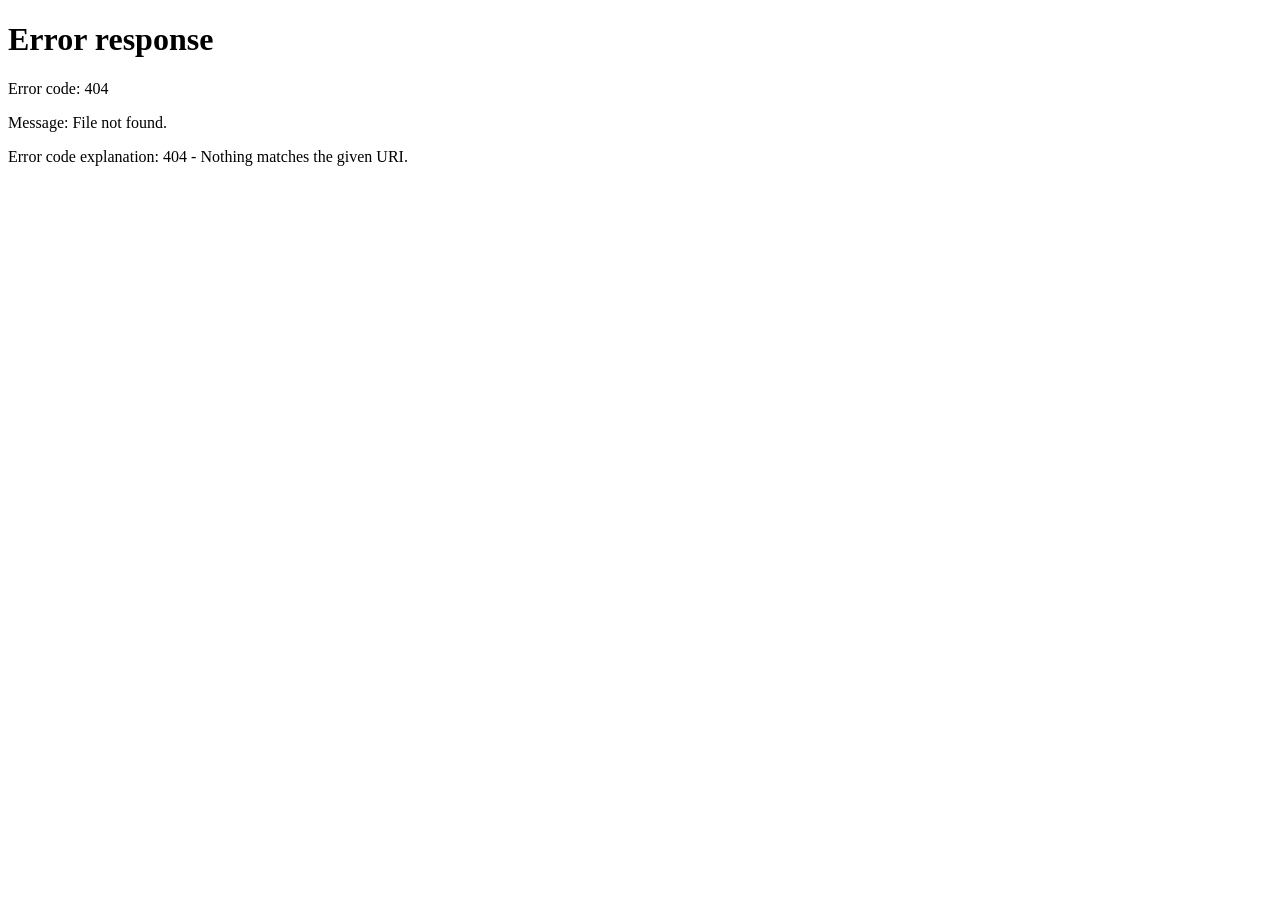
==== pages/admin/dashboard.html @ 8a5c7eab "swag" ====
<!DOCTYPE html>
<html lang="en">
<head>
  <meta charset="UTF-8" />
  <meta name="viewport" content="width=device-width, initial-scale=1.0" />
  <title>YorkU Admin – Dashboard</title>
  <link rel="stylesheet" href="../../css/styles.css" />
</head>
<body>
<div class="app-layout">
  <div id="sidebar-placeholder"></div>
  <div class="main-with-sidebar">
    <div style="background:#fff;padding:12px 24px;border-bottom:1px solid var(--border);font-size:0.82rem;color:var(--gray-500);">Admin Portal</div>
    <div class="page-content">
      <div class="page-header">
        <h1>Admin Dashboard</h1>
        <p>System analytics and configuration</p>
      </div>

      <div class="stats-row" style="margin-bottom:24px;">
        <div class="stat-card">
          <div class="stat-label">Total Bookings Today</div>
          <div class="stat-value">3</div>
          <div class="stat-sub" style="color:var(--green);">+12% from yesterday</div>
        </div>
        <div class="stat-card">
          <div class="stat-label">Peak Study Hours</div>
          <div class="stat-value" style="font-size:1.4rem;">2–4 PM</div>
          <div class="stat-sub">Highest usage period</div>
        </div>
        <div class="stat-card">
          <div class="stat-label">Room Utilization</div>
          <div class="stat-value">13%</div>
          <div class="stat-sub">2/15 rooms occupied</div>
        </div>
        <div class="stat-card">
          <div class="stat-label">Computer Lab Usage</div>
          <div class="stat-value">33%</div>
          <div class="stat-sub">4/12 computers in use</div>
        </div>
      </div>

      <div class="charts-row">
        <!-- Bookings by Floor -->
        <div class="chart-card">
          <div class="chart-title">Bookings by Floor</div>
          <div class="bar-chart" style="height:120px;align-items:flex-end;display:flex;gap:16px;padding:0 8px;">
            <div class="bar-group">
              <div class="bar" style="height:100%;background:var(--red);border-radius:4px 4px 0 0;opacity:0.85;"></div>
              <div class="bar-label">Floor 1</div>
            </div>
            <div class="bar-group">
              <div class="bar" style="height:50%;background:var(--red);border-radius:4px 4px 0 0;opacity:0.85;"></div>
              <div class="bar-label">Floor 2</div>
            </div>
            <div class="bar-group">
              <div class="bar" style="height:25%;background:var(--red);border-radius:4px 4px 0 0;opacity:0.85;"></div>
              <div class="bar-label">Floor 3</div>
            </div>
          </div>
        </div>

        <!-- Peak Hours Chart -->
        <div class="chart-card">
          <div class="chart-title">Peak Hours Chart</div>
          <div style="display:flex;align-items:flex-end;gap:8px;height:120px;padding:0 8px;">
            <div class="bar-group">
              <div style="width:100%;border-radius:4px 4px 0 0;background:var(--red);opacity:0.5;height:20%;"></div>
              <div class="bar-label">8AM</div>
            </div>
            <div class="bar-group">
              <div style="width:100%;border-radius:4px 4px 0 0;background:var(--red);opacity:0.7;height:40%;"></div>
              <div class="bar-label">10AM</div>
            </div>
            <div class="bar-group">
              <div style="width:100%;border-radius:4px 4px 0 0;background:var(--red);opacity:0.75;height:60%;"></div>
              <div class="bar-label">12PM</div>
            </div>
            <div class="bar-group">
              <div style="width:100%;border-radius:4px 4px 0 0;background:var(--red);height:100%;"></div>
              <div class="bar-label">2PM</div>
            </div>
            <div class="bar-group">
              <div style="width:100%;border-radius:4px 4px 0 0;background:var(--red);opacity:0.8;height:75%;"></div>
              <div class="bar-label">4PM</div>
            </div>
            <div class="bar-group">
              <div style="width:100%;border-radius:4px 4px 0 0;background:var(--red);opacity:0.4;height:30%;"></div>
              <div class="bar-label">6PM</div>
            </div>
            <div class="bar-group">
              <div style="width:100%;border-radius:4px 4px 0 0;background:var(--red);opacity:0.2;height:10%;"></div>
              <div class="bar-label">8PM</div>
            </div>
          </div>
        </div>
      </div>

      <!-- Quick Actions -->
      <div class="quick-actions" style="margin-top:24px;">
        <div class="quick-action-card" onclick="window.location.href='room-management.html'">
          <div class="qa-icon red">
            <svg xmlns="http://www.w3.org/2000/svg" fill="none" viewBox="0 0 24 24" stroke-width="2" stroke="currentColor" style="width:22px;height:22px;color:#c8102e"><path stroke-linecap="round" stroke-linejoin="round" d="m2.25 12 8.954-8.955c.44-.439 1.152-.439 1.591 0L21.75 12M4.5 9.75v10.125c0 .621.504 1.125 1.125 1.125H9.75v-4.875c0-.621.504-1.125 1.125-1.125h2.25c.621 0 1.125.504 1.125 1.125V21h4.125c.621 0 1.125-.504 1.125-1.125V9.75M8.25 21h8.25" /></svg>
          </div>
          <h3>Manage Rooms</h3>
          <p>Add or edit rooms</p>
        </div>
        <div class="quick-action-card" onclick="window.location.href='system-settings.html'">
          <div class="qa-icon blue">
            <svg xmlns="http://www.w3.org/2000/svg" fill="none" viewBox="0 0 24 24" stroke-width="2" stroke="currentColor" style="width:22px;height:22px;color:#1565c0"><path stroke-linecap="round" stroke-linejoin="round" d="M12 6v6h4.5m4.5 0a9 9 0 1 1-18 0 9 9 0 0 1 18 0Z" /></svg>
          </div>
          <h3>Time Slots</h3>
          <p>Manage booking times</p>
        </div>
        <div class="quick-action-card" onclick="window.location.href='user-management.html'">
          <div class="qa-icon green">
            <svg xmlns="http://www.w3.org/2000/svg" fill="none" viewBox="0 0 24 24" stroke-width="2" stroke="currentColor" style="width:22px;height:22px;color:#2e7d32"><path stroke-linecap="round" stroke-linejoin="round" d="M15 19.128a9.38 9.38 0 0 0 2.625.372 9.337 9.337 0 0 0 4.121-.952 4.125 4.125 0 0 0-7.533-2.493M15 19.128v-.003c0-1.113-.285-2.16-.786-3.07M15 19.128v.106A12.318 12.318 0 0 1 8.624 21c-2.331 0-4.512-.645-6.374-1.766l-.001-.109a6.375 6.375 0 0 1 11.964-3.07M12 6.375a3.375 3.375 0 1 1-6.75 0 3.375 3.375 0 0 1 6.75 0Zm8.25 2.25a2.625 2.625 0 1 1-5.25 0 2.625 2.625 0 0 1 5.25 0Z" /></svg>
          </div>
          <h3>User Management</h3>
          <p>View all users</p>
        </div>
        <div class="quick-action-card">
          <div class="qa-icon yellow">
            <svg xmlns="http://www.w3.org/2000/svg" fill="none" viewBox="0 0 24 24" stroke-width="2" stroke="currentColor" style="width:22px;height:22px;color:#f9a825"><path stroke-linecap="round" stroke-linejoin="round" d="M3 13.125C3 12.504 3.504 12 4.125 12h2.25c.621 0 1.125.504 1.125 1.125v6.75C7.5 20.496 6.996 21 6.375 21h-2.25A1.125 1.125 0 0 1 3 19.875v-6.75ZM9.75 8.625c0-.621.504-1.125 1.125-1.125h2.25c.621 0 1.125.504 1.125 1.125v11.25c0 .621-.504 1.125-1.125 1.125h-2.25a1.125 1.125 0 0 1-1.125-1.125V8.625ZM16.5 4.125c0-.621.504-1.125 1.125-1.125h2.25C20.496 3 21 3.504 21 4.125v15.75c0 .621-.504 1.125-1.125 1.125h-2.25a1.125 1.125 0 0 1-1.125-1.125V4.125Z" /></svg>
          </div>
          <h3>System Monitor</h3>
          <p>View performance</p>
        </div>
      </div>
    </div>
  </div>
</div>

<script src="../../js/shared.js"></script>
<script>
  requireAuth('Admin');
  document.getElementById('sidebar-placeholder').innerHTML = buildSidebar('Admin', 'Dashboard');
</script>
</body>
</html>
---- css/styles.css ----
/* ===== CSS VARIABLES ===== */
:root {
  --red: #c8102e;
  --red-dark: #a00d24;
  --red-light: #f5e6e9;
  --dark: #1a1a1a;
  --sidebar-bg: #1e1e1e;
  --sidebar-text: #ffffff;
  --gray-100: #f5f5f5;
  --gray-200: #eeeeee;
  --gray-300: #e0e0e0;
  --gray-400: #bdbdbd;
  --gray-500: #9e9e9e;
  --gray-600: #757575;
  --gray-700: #616161;
  --gray-800: #424242;
  --text: #1a1a1a;
  --text-secondary: #616161;
  --white: #ffffff;
  --green: #2e7d32;
  --green-light: #e8f5e9;
  --blue: #1565c0;
  --blue-light: #e3f2fd;
  --orange: #e65100;
  --orange-light: #fff3e0;
  --border: #e0e0e0;
  --shadow: 0 1px 3px rgba(0,0,0,0.08), 0 2px 8px rgba(0,0,0,0.06);
  --shadow-md: 0 4px 12px rgba(0,0,0,0.10), 0 2px 4px rgba(0,0,0,0.06);
  --radius: 8px;
  --radius-lg: 12px;
  --font: 'Segoe UI', system-ui, -apple-system, sans-serif;
}

/* ===== RESET ===== */
*, *::before, *::after { box-sizing: border-box; margin: 0; padding: 0; }
html { font-size: 16px; }
body { font-family: var(--font); color: var(--text); background: var(--gray-100); min-height: 100vh; }
a { color: inherit; text-decoration: none; }
button { cursor: pointer; font-family: var(--font); border: none; }
input, select { font-family: var(--font); }

/* ===== TOP NAVBAR (Student/Staff/Admin public nav) ===== */
.top-nav {
  display: flex;
  align-items: center;
  background: var(--white);
  border-bottom: 1px solid var(--border);
  padding: 0 24px;
  height: 64px;
  position: sticky;
  top: 0;
  z-index: 100;
  box-shadow: var(--shadow);
}
.nav-brand {
  display: flex;
  align-items: center;
  gap: 12px;
  text-decoration: none;
  margin-right: 32px;
}
.nav-logo {
  width: 42px;
  height: 42px;
  background: var(--red);
  border-radius: 50%;
  display: flex;
  align-items: center;
  justify-content: center;
  flex-shrink: 0;
}
.nav-logo svg { color: var(--white); }
.nav-brand-text { line-height: 1.1; }
.nav-brand-text .brand-name { font-size: 1rem; font-weight: 700; color: var(--text); }
.nav-brand-text .brand-sub { font-size: 0.72rem; color: var(--gray-600); }
.nav-links { display: flex; gap: 4px; flex: 1; }
.nav-link {
  display: flex;
  align-items: center;
  gap: 8px;
  padding: 8px 16px;
  border-radius: var(--radius);
  font-size: 0.9rem;
  color: var(--gray-700);
  font-weight: 500;
  transition: background 0.15s, color 0.15s;
}
.nav-link:hover { background: var(--gray-100); color: var(--text); }
.nav-link.active { background: var(--red); color: var(--white); }
.nav-link svg { width: 18px; height: 18px; }
.nav-right {
  display: flex;
  align-items: center;
  gap: 12px;
  margin-left: auto;
}
.nav-user { text-align: right; }
.nav-user .user-name { font-size: 0.85rem; font-weight: 600; color: var(--text); }
.nav-user .user-id { font-size: 0.75rem; color: var(--gray-500); }
.nav-icon-btn {
  width: 36px; height: 36px;
  border-radius: 50%;
  background: transparent;
  border: none;
  display: flex; align-items: center; justify-content: center;
  color: var(--gray-600);
  cursor: pointer;
  transition: background 0.15s;
}
.nav-icon-btn:hover { background: var(--gray-100); color: var(--text); }
.nav-icon-btn svg { width: 20px; height: 20px; }

/* ===== SIDEBAR LAYOUT ===== */
.app-layout { display: flex; min-height: 100vh; }
.sidebar {
  width: 240px;
  background: var(--sidebar-bg);
  display: flex;
  flex-direction: column;
  position: fixed;
  left: 0; top: 0; bottom: 0;
  z-index: 200;
}
.sidebar-brand {
  display: flex;
  align-items: center;
  gap: 12px;
  padding: 20px 20px 16px;
  border-bottom: 1px solid rgba(255,255,255,0.08);
}
.sidebar-brand .s-logo {
  width: 40px; height: 40px;
  background: var(--red);
  border-radius: 50%;
  display: flex; align-items: center; justify-content: center;
}
.sidebar-brand .s-logo svg { width: 20px; height: 20px; color: #fff; }
.sidebar-brand .s-name { font-size: 1rem; font-weight: 700; color: var(--white); }
.sidebar-brand .s-sub { font-size: 0.72rem; color: rgba(255,255,255,0.5); }
.sidebar-nav { padding: 16px 12px; flex: 1; }
.sidebar-nav-item {
  display: flex;
  align-items: center;
  gap: 12px;
  padding: 10px 12px;
  border-radius: var(--radius);
  font-size: 0.9rem;
  color: rgba(255,255,255,0.7);
  font-weight: 500;
  cursor: pointer;
  transition: background 0.15s, color 0.15s;
  margin-bottom: 2px;
  text-decoration: none;
}
.sidebar-nav-item:hover { background: rgba(255,255,255,0.08); color: var(--white); }
.sidebar-nav-item.active { background: var(--red); color: var(--white); }
.sidebar-nav-item svg { width: 18px; height: 18px; flex-shrink: 0; }
.sidebar-footer {
  padding: 16px 12px;
  border-top: 1px solid rgba(255,255,255,0.08);
}
.sidebar-user {
  display: flex;
  align-items: center;
  gap: 10px;
  padding: 8px;
  border-radius: var(--radius);
}
.sidebar-user .u-avatar {
  width: 36px; height: 36px;
  background: rgba(255,255,255,0.1);
  border-radius: 50%;
  display: flex; align-items: center; justify-content: center;
}
.sidebar-user .u-avatar svg { width: 18px; height: 18px; color: rgba(255,255,255,0.7); }
.sidebar-user .u-name { font-size: 0.85rem; font-weight: 600; color: var(--white); }
.sidebar-user .u-role { font-size: 0.72rem; color: rgba(255,255,255,0.5); }
.sidebar-logout {
  display: flex;
  align-items: center;
  gap: 10px;
  padding: 10px 12px;
  border-radius: var(--radius);
  font-size: 0.88rem;
  color: rgba(255,255,255,0.6);
  font-weight: 500;
  cursor: pointer;
  transition: background 0.15s, color 0.15s;
  margin-top: 4px;
  background: transparent;
  border: none;
  width: 100%;
  text-align: left;
}
.sidebar-logout:hover { background: rgba(255,255,255,0.08); color: var(--white); }
.sidebar-logout svg { width: 18px; height: 18px; }

/* main content with sidebar */
.main-with-sidebar { margin-left: 240px; flex: 1; }
.page-content { padding: 32px; max-width: 1100px; }

/* ===== PAGE HEADER ===== */
.page-header { margin-bottom: 28px; }
.page-header h1 { font-size: 2rem; font-weight: 800; color: var(--text); }
.page-header p { color: var(--gray-600); margin-top: 4px; font-size: 0.95rem; }

/* ===== CARDS ===== */
.card {
  background: var(--white);
  border-radius: var(--radius-lg);
  box-shadow: var(--shadow);
  padding: 24px;
  border: 1px solid var(--border);
}

/* ===== STAT CARDS ROW ===== */
.stats-row { display: grid; grid-template-columns: repeat(4, 1fr); gap: 16px; margin-bottom: 24px; }
.stats-row.two { grid-template-columns: repeat(2, 1fr); }
.stats-row.three { grid-template-columns: repeat(3, 1fr); }
.stat-card {
  background: var(--white);
  border-radius: var(--radius-lg);
  padding: 20px 24px;
  border: 1px solid var(--border);
  box-shadow: var(--shadow);
}
.stat-label { font-size: 0.85rem; color: var(--gray-600); font-weight: 500; display: flex; align-items: center; justify-content: space-between; }
.stat-label svg { width: 18px; height: 18px; color: var(--gray-400); }
.stat-value { font-size: 2rem; font-weight: 800; color: var(--text); margin-top: 12px; }
.stat-sub { font-size: 0.78rem; color: var(--gray-500); margin-top: 4px; }
.stat-value.green { color: var(--green); }
.stat-value.red { color: var(--red); }

/* ===== BADGES / PILLS ===== */
.badge {
  display: inline-block;
  padding: 3px 10px;
  border-radius: 100px;
  font-size: 0.75rem;
  font-weight: 600;
}
.badge-green { background: var(--green-light); color: var(--green); }
.badge-red { background: #fde8eb; color: var(--red); }
.badge-blue { background: var(--blue-light); color: var(--blue); }
.badge-orange { background: var(--orange-light); color: var(--orange); }
.badge-gray { background: var(--gray-200); color: var(--gray-700); }

/* ===== BUTTONS ===== */
.btn {
  display: inline-flex;
  align-items: center;
  justify-content: center;
  gap: 8px;
  padding: 10px 20px;
  border-radius: var(--radius);
  font-size: 0.9rem;
  font-weight: 600;
  transition: all 0.15s;
  border: none;
  cursor: pointer;
}
.btn-primary { background: var(--red); color: var(--white); }
.btn-primary:hover { background: var(--red-dark); }
.btn-outline {
  background: var(--white);
  color: var(--text);
  border: 1.5px solid var(--border);
}
.btn-outline:hover { border-color: var(--gray-500); }
.btn-sm { padding: 6px 14px; font-size: 0.82rem; }
.btn-danger { background: var(--red); color: var(--white); }
.btn-danger:hover { background: var(--red-dark); }
.btn-disabled { background: var(--gray-200); color: var(--gray-400); cursor: not-allowed; }
.btn-full { width: 100%; }
.btn svg { width: 16px; height: 16px; }

/* ===== TABLES ===== */
.table-wrap { overflow-x: auto; }
table { width: 100%; border-collapse: collapse; }
th {
  font-size: 0.82rem;
  font-weight: 600;
  color: var(--gray-600);
  text-align: left;
  padding: 10px 16px;
  border-bottom: 1.5px solid var(--border);
}
td {
  padding: 14px 16px;
  font-size: 0.9rem;
  border-bottom: 1px solid var(--gray-200);
  color: var(--text);
}
tr:last-child td { border-bottom: none; }
tr:hover td { background: var(--gray-100); }
.empty-row td { text-align: center; color: var(--gray-500); padding: 32px; }

/* ===== FORM ELEMENTS ===== */
.form-group { display: flex; flex-direction: column; gap: 6px; }
.form-label { font-size: 0.85rem; font-weight: 600; color: var(--text); }
.form-input, .form-select {
  padding: 10px 14px;
  border: 1.5px solid var(--border);
  border-radius: var(--radius);
  font-size: 0.9rem;
  background: var(--white);
  color: var(--text);
  transition: border-color 0.15s;
  width: 100%;
}
.form-input:focus, .form-select:focus {
  outline: none;
  border-color: var(--red);
}
.form-hint { font-size: 0.78rem; color: var(--gray-500); }

/* ===== FILTER BAR ===== */
.filter-bar {
  display: grid;
  grid-template-columns: repeat(auto-fill, minmax(160px, 1fr));
  gap: 16px;
  align-items: end;
  background: var(--white);
  border-radius: var(--radius-lg);
  border: 1px solid var(--border);
  padding: 20px;
  margin-bottom: 24px;
  box-shadow: var(--shadow);
}

/* ===== SECTION TITLE ===== */
.section-title {
  font-size: 1.1rem;
  font-weight: 700;
  color: var(--text);
  margin-bottom: 16px;
}

/* ===== ROOM GRID ===== */
.rooms-grid { display: grid; grid-template-columns: repeat(2, 1fr); gap: 16px; }
.room-card {
  background: var(--white);
  border-radius: var(--radius-lg);
  border: 1px solid var(--border);
  padding: 20px;
  box-shadow: var(--shadow);
}
.room-card-header { display: flex; justify-content: space-between; align-items: center; margin-bottom: 12px; }
.room-card-title { font-size: 1.05rem; font-weight: 700; }
.room-card-meta { display: flex; flex-direction: column; gap: 6px; margin-bottom: 16px; }
.room-meta-item {
  display: flex;
  align-items: center;
  gap: 8px;
  font-size: 0.85rem;
  color: var(--gray-600);
}
.room-meta-item svg { width: 15px; height: 15px; color: var(--gray-400); }
.room-card-actions { display: flex; gap: 10px; }
.room-card-actions .btn { flex: 1; }

/* ===== TEXTBOOK CARDS ===== */
.books-grid { display: grid; grid-template-columns: repeat(2, 1fr); gap: 16px; }
.book-card {
  background: var(--white);
  border-radius: var(--radius-lg);
  border: 1px solid var(--border);
  padding: 20px;
  box-shadow: var(--shadow);
}
.book-header { display: flex; align-items: flex-start; gap: 14px; margin-bottom: 14px; }
.book-icon {
  width: 44px; height: 44px;
  background: var(--red-light);
  border-radius: var(--radius);
  display: flex; align-items: center; justify-content: center;
  flex-shrink: 0;
}
.book-icon svg { width: 22px; height: 22px; color: var(--red); }
.book-title { font-size: 0.95rem; font-weight: 700; color: var(--text); margin-bottom: 2px; }
.book-course { font-size: 0.8rem; color: var(--blue); font-weight: 600; }
.book-author { font-size: 0.82rem; color: var(--gray-600); margin-bottom: 8px; }
.book-status { display: flex; align-items: center; gap: 6px; font-size: 0.82rem; font-weight: 600; margin-bottom: 14px; }
.status-dot { width: 8px; height: 8px; border-radius: 50%; }
.status-dot.green { background: var(--green); }
.status-dot.red { background: var(--red); }
.book-status.avail { color: var(--green); }
.book-status.unavail { color: var(--red); }

/* ===== COMPUTER LAB GRID ===== */
.computers-grid { display: grid; grid-template-columns: repeat(4, 1fr); gap: 14px; }
.computer-card {
  border-radius: var(--radius);
  border: 2px solid;
  padding: 20px 12px;
  text-align: center;
  cursor: pointer;
  transition: transform 0.12s, box-shadow 0.12s;
}
.computer-card:hover { transform: translateY(-2px); box-shadow: var(--shadow-md); }
.computer-card.available { background: #e8f5e9; border-color: var(--green); }
.computer-card.in-use { background: #fde8eb; border-color: #e57373; }
.computer-card.mine { background: #e3f2fd; border-color: var(--blue); }
.computer-card svg { width: 32px; height: 32px; margin-bottom: 8px; }
.computer-card.available svg { color: var(--green); }
.computer-card.in-use svg { color: #e57373; }
.computer-card.mine svg { color: var(--blue); }
.computer-id { font-size: 0.9rem; font-weight: 700; }
.computer-status { font-size: 0.75rem; font-weight: 600; margin-top: 2px; }
.computer-card.available .computer-status { color: var(--green); }
.computer-card.in-use .computer-status { color: #e57373; }
.computer-card.mine .computer-status { color: var(--blue); }
.lab-legend {
  display: flex;
  gap: 24px;
  padding: 16px;
  background: var(--gray-100);
  border-radius: var(--radius);
  margin-top: 20px;
}
.legend-item { display: flex; align-items: center; gap: 8px; font-size: 0.82rem; color: var(--gray-700); }
.legend-dot { width: 10px; height: 10px; border-radius: 50%; }

/* ===== BOOKING TABS ===== */
.tabs { display: flex; background: var(--gray-200); border-radius: 100px; padding: 4px; margin-bottom: 24px; width: fit-content; }
.tab-btn {
  padding: 8px 28px;
  border-radius: 100px;
  font-size: 0.88rem;
  font-weight: 600;
  border: none;
  background: transparent;
  color: var(--gray-600);
  cursor: pointer;
  transition: all 0.15s;
}
.tab-btn.active { background: var(--white); color: var(--text); box-shadow: 0 1px 4px rgba(0,0,0,0.12); }

/* ===== CALENDAR ===== */
.calendar-wrap { border: 1px solid var(--border); border-radius: var(--radius-lg); overflow: hidden; }
.calendar-header {
  display: flex;
  align-items: center;
  justify-content: space-between;
  padding: 14px 20px;
  background: var(--white);
  border-bottom: 1px solid var(--border);
}
.calendar-header h3 { font-size: 1rem; font-weight: 700; }
.cal-nav { background: none; border: none; cursor: pointer; padding: 4px 8px; border-radius: var(--radius); color: var(--gray-600); font-size: 1.1rem; }
.cal-nav:hover { background: var(--gray-100); }
.calendar-grid { display: grid; grid-template-columns: repeat(7, 1fr); background: var(--white); }
.cal-day-name {
  text-align: center;
  font-size: 0.75rem;
  font-weight: 600;
  color: var(--gray-500);
  padding: 10px 0 6px;
  border-bottom: 1px solid var(--border);
}
.cal-day {
  text-align: center;
  padding: 10px 4px;
  font-size: 0.88rem;
  cursor: pointer;
  border-radius: 50%;
  margin: 2px auto;
  width: 36px;
  height: 36px;
  display: flex;
  align-items: center;
  justify-content: center;
  transition: background 0.12s;
}
.cal-day:hover { background: var(--gray-100); }
.cal-day.selected { background: var(--red); color: var(--white); border-radius: 50%; }
.cal-day.today { font-weight: 700; }
.cal-day.other-month { color: var(--gray-400); }
.calendar-cell {
  padding: 4px;
  display: flex;
  justify-content: center;
}

/* ===== PROFILE ===== */
.profile-grid { display: grid; grid-template-columns: 1fr 1fr; gap: 20px; }
.profile-field { display: flex; align-items: center; gap: 14px; padding: 14px 0; border-bottom: 1px solid var(--gray-200); }
.profile-field:last-child { border-bottom: none; }
.profile-icon {
  width: 40px; height: 40px;
  border-radius: 50%;
  display: flex; align-items: center; justify-content: center;
}
.profile-icon.red { background: var(--red-light); }
.profile-icon.red svg { color: var(--red); }
.profile-icon.blue { background: var(--blue-light); }
.profile-icon.blue svg { color: var(--blue); }
.profile-icon.green { background: var(--green-light); }
.profile-icon.green svg { color: var(--green); }
.profile-icon svg { width: 18px; height: 18px; }
.profile-field-label { font-size: 0.8rem; color: var(--gray-500); }
.profile-field-value { font-size: 1rem; font-weight: 700; }

/* ===== BOOKING STATS IN PROFILE ===== */
.booking-stat-item { display: flex; align-items: center; gap: 14px; padding: 16px 0; border-bottom: 1px solid var(--gray-200); }
.booking-stat-item:last-child { border-bottom: none; }
.booking-stat-icon {
  width: 44px; height: 44px;
  border-radius: 50%;
  display: flex; align-items: center; justify-content: center;
}
.booking-stat-icon.blue { background: var(--blue-light); }
.booking-stat-icon.blue svg { color: var(--blue); }
.booking-stat-icon.green { background: var(--green-light); }
.booking-stat-icon.green svg { color: var(--green); }
.booking-stat-icon.red { background: var(--red-light); }
.booking-stat-icon.red svg { color: var(--red); }
.booking-stat-icon svg { width: 22px; height: 22px; }
.booking-stat-label { font-size: 0.82rem; color: var(--gray-500); }
.booking-stat-value { font-size: 1.6rem; font-weight: 800; }

/* ===== ACTION CARDS (staff) ===== */
.action-cards { display: grid; grid-template-columns: repeat(3, 1fr); gap: 16px; margin-top: 24px; }
.action-card {
  background: var(--white);
  border-radius: var(--radius-lg);
  border: 1px solid var(--border);
  padding: 24px;
  text-align: center;
  box-shadow: var(--shadow);
  cursor: pointer;
  transition: transform 0.12s, box-shadow 0.12s;
}
.action-card:hover { transform: translateY(-2px); box-shadow: var(--shadow-md); }
.action-card-icon {
  width: 56px; height: 56px;
  border-radius: 50%;
  display: flex; align-items: center; justify-content: center;
  margin: 0 auto 14px;
}
.action-card-icon.red { background: var(--red-light); }
.action-card-icon.red svg { color: var(--red); }
.action-card-icon.blue { background: var(--blue-light); }
.action-card-icon.blue svg { color: var(--blue); }
.action-card-icon.yellow { background: #fff8e1; }
.action-card-icon.yellow svg { color: #f9a825; }
.action-card-icon svg { width: 26px; height: 26px; }
.action-card h3 { font-size: 0.95rem; font-weight: 700; margin-bottom: 6px; }
.action-card p { font-size: 0.8rem; color: var(--gray-500); }

/* ===== SEARCH BAR ===== */
.search-bar {
  display: flex;
  gap: 12px;
  align-items: center;
  background: var(--white);
  border-radius: var(--radius-lg);
  border: 1px solid var(--border);
  padding: 16px 20px;
  margin-bottom: 24px;
  box-shadow: var(--shadow);
}
.search-input-wrap {
  flex: 1;
  display: flex;
  align-items: center;
  gap: 10px;
  border: 1.5px solid var(--border);
  border-radius: var(--radius);
  padding: 8px 14px;
}
.search-input-wrap svg { width: 18px; height: 18px; color: var(--gray-400); flex-shrink: 0; }
.search-input-wrap input {
  border: none;
  outline: none;
  font-size: 0.9rem;
  flex: 1;
  background: transparent;
}

/* ===== QUICK ACTIONS GRID ===== */
.quick-actions { display: grid; grid-template-columns: repeat(4, 1fr); gap: 16px; margin-top: 24px; }
.quick-action-card {
  background: var(--white);
  border-radius: var(--radius-lg);
  border: 1px solid var(--border);
  padding: 20px;
  text-align: center;
  cursor: pointer;
  transition: transform 0.12s, box-shadow 0.12s;
  box-shadow: var(--shadow);
}
.quick-action-card:hover { transform: translateY(-2px); box-shadow: var(--shadow-md); }
.qa-icon {
  width: 48px; height: 48px;
  border-radius: 50%;
  display: flex; align-items: center; justify-content: center;
  margin: 0 auto 12px;
}
.qa-icon svg { width: 22px; height: 22px; }
.qa-icon.red { background: var(--red-light); }
.qa-icon.red svg { color: var(--red); }
.qa-icon.blue { background: var(--blue-light); }
.qa-icon.blue svg { color: var(--blue); }
.qa-icon.green { background: var(--green-light); }
.qa-icon.green svg { color: var(--green); }
.qa-icon.yellow { background: #fff8e1; }
.qa-icon.yellow svg { color: #f9a825; }
.quick-action-card h3 { font-size: 0.85rem; font-weight: 700; margin-bottom: 4px; }
.quick-action-card p { font-size: 0.75rem; color: var(--gray-500); }

/* ===== MINI CHART AREA ===== */
.charts-row { display: grid; grid-template-columns: 1fr 1fr; gap: 20px; margin-top: 20px; }
.chart-card { background: var(--white); border-radius: var(--radius-lg); border: 1px solid var(--border); padding: 20px; box-shadow: var(--shadow); }
.chart-title { font-size: 0.95rem; font-weight: 700; margin-bottom: 14px; }
.bar-chart { display: flex; align-items: flex-end; gap: 12px; height: 100px; }
.bar-group { display: flex; flex-direction: column; align-items: center; gap: 6px; flex: 1; }
.bar { width: 100%; border-radius: 4px 4px 0 0; background: var(--red); opacity: 0.8; transition: opacity 0.15s; }
.bar:hover { opacity: 1; }
.bar-label { font-size: 0.72rem; color: var(--gray-500); }

/* ===== LOGIN PAGE ===== */
.login-page {
  min-height: 100vh;
  background: var(--gray-100);
  display: flex;
  align-items: center;
  justify-content: center;
  padding: 24px;
}
.login-card {
  background: var(--white);
  border-radius: var(--radius-lg);
  box-shadow: 0 8px 32px rgba(0,0,0,0.12);
  padding: 40px;
  width: 100%;
  max-width: 440px;
}
.login-logo {
  width: 72px; height: 72px;
  background: var(--red);
  border-radius: 50%;
  display: flex; align-items: center; justify-content: center;
  margin: 0 auto 20px;
}
.login-logo svg { width: 36px; height: 36px; color: var(--white); }
.login-title { text-align: center; font-size: 1.8rem; font-weight: 800; margin-bottom: 4px; }
.login-sub { text-align: center; color: var(--gray-500); font-size: 0.9rem; margin-bottom: 32px; }
.login-divider { border: none; border-top: 1px solid var(--border); margin: 24px 0; }
.forgot-link { display: block; text-align: center; color: var(--blue); font-size: 0.88rem; margin-top: 14px; }
.quick-login-label { text-align: center; color: var(--gray-500); font-size: 0.82rem; margin-bottom: 12px; }
.quick-btns { display: grid; grid-template-columns: repeat(3, 1fr); gap: 10px; }
.quick-btn {
  padding: 10px;
  border: 1.5px solid var(--border);
  border-radius: var(--radius);
  background: var(--white);
  font-size: 0.85rem;
  font-weight: 700;
  cursor: pointer;
  transition: border-color 0.15s, background 0.15s;
}
.quick-btn:hover { border-color: var(--red); background: var(--red-light); color: var(--red); }
.quick-ids { text-align: center; font-size: 0.75rem; color: var(--gray-400); margin-top: 12px; }
.password-wrap { position: relative; }
.password-toggle {
  position: absolute;
  right: 12px; top: 50%;
  transform: translateY(-50%);
  background: none; border: none;
  cursor: pointer; color: var(--gray-400);
}
.password-toggle svg { width: 18px; height: 18px; }

/* ===== MODAL ===== */
.modal-overlay {
  position: fixed; inset: 0;
  background: rgba(0,0,0,0.5);
  z-index: 1000;
  display: flex; align-items: center; justify-content: center;
  padding: 24px;
  opacity: 0; pointer-events: none; transition: opacity 0.2s;
}
.modal-overlay.open { opacity: 1; pointer-events: all; }
.modal {
  background: var(--white);
  border-radius: var(--radius-lg);
  padding: 28px;
  max-width: 480px;
  width: 100%;
  box-shadow: 0 16px 48px rgba(0,0,0,0.2);
}
.modal-title { font-size: 1.15rem; font-weight: 700; margin-bottom: 16px; }
.modal-actions { display: flex; gap: 12px; justify-content: flex-end; margin-top: 20px; }

/* ===== TOAST ===== */
.toast {
  position: fixed;
  bottom: 24px; right: 24px;
  background: var(--dark);
  color: var(--white);
  padding: 14px 20px;
  border-radius: var(--radius);
  font-size: 0.88rem;
  box-shadow: var(--shadow-md);
  z-index: 9999;
  opacity: 0;
  transform: translateY(12px);
  transition: all 0.25s;
  pointer-events: none;
}
.toast.show { opacity: 1; transform: translateY(0); }
.toast.success { background: var(--green); }
.toast.error { background: var(--red); }

/* ===== ADMIN ROOM TABLE ACTIONS ===== */
.table-action-btn {
  width: 32px; height: 32px;
  border-radius: var(--radius);
  border: none;
  cursor: pointer;
  display: inline-flex; align-items: center; justify-content: center;
  margin: 0 2px;
  transition: background 0.15s;
}
.table-action-btn.edit { background: var(--gray-100); color: var(--gray-600); }
.table-action-btn.edit:hover { background: var(--gray-200); }
.table-action-btn.delete { background: #fde8eb; color: var(--red); }
.table-action-btn.delete:hover { background: #f5c6cb; }
.table-action-btn svg { width: 15px; height: 15px; }

/* ===== RESPONSIVE ===== */
@media (max-width: 900px) {
  .rooms-grid, .books-grid { grid-template-columns: 1fr; }
  .stats-row { grid-template-columns: repeat(2, 1fr); }
  .computers-grid { grid-template-columns: repeat(3, 1fr); }
  .profile-grid { grid-template-columns: 1fr; }
  .charts-row { grid-template-columns: 1fr; }
}
@media (max-width: 768px) {
  .sidebar { transform: translateX(-100%); }
  .main-with-sidebar { margin-left: 0; }
}
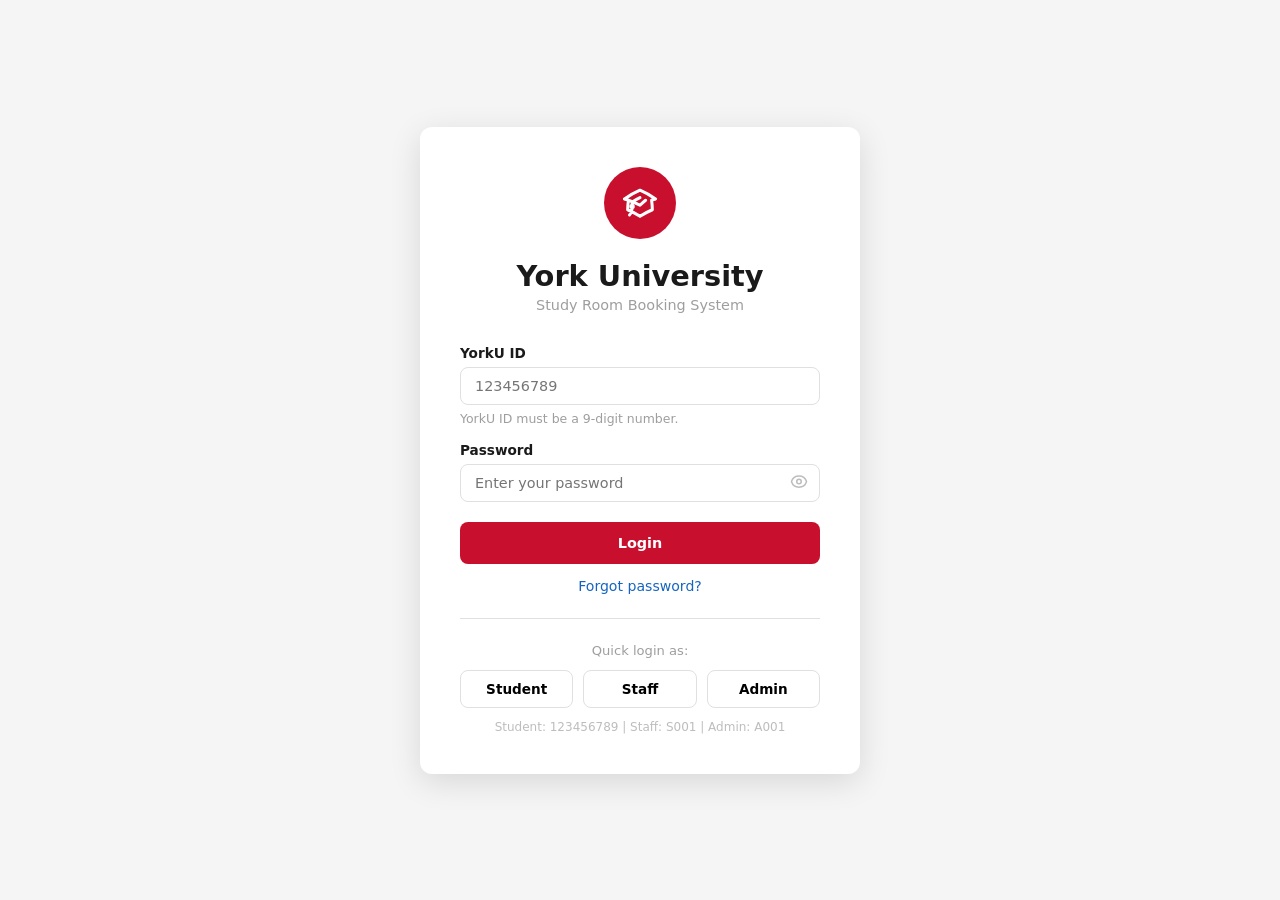
==== commit f1ef9fcd: "V5 Polished final build + Full commenting" ====
--- a/pages/admin/dashboard.html
+++ b/pages/admin/dashboard.html
@@ -7,134 +7,229 @@
   <link rel="stylesheet" href="../../css/styles.css" />
 </head>
 <body>
-<div class="app-layout">
-  <div id="sidebar-placeholder"></div>
-  <div class="main-with-sidebar">
-    <div style="background:#fff;padding:12px 24px;border-bottom:1px solid var(--border);font-size:0.82rem;color:var(--gray-500);">Admin Portal</div>
-    <div class="page-content">
-      <div class="page-header">
-        <h1>Admin Dashboard</h1>
-        <p>System analytics and configuration</p>
+
+  <!--
+    Admin dashboard page
+    This page shows a quick overview of system activity,
+    booking stats, small charts, and admin shortcuts.
+  -->
+
+  <!-- Main layout for sidebar + page content -->
+  <div class="app-layout">
+
+    <!-- Sidebar will be inserted here using JavaScript -->
+    <div id="sidebar-placeholder"></div>
+
+    <div class="main-with-sidebar">
+
+      <!-- Small top strip -->
+      <div
+        style="background:#fff; padding:12px 24px; border-bottom:1px solid var(--border); font-size:0.82rem; color:var(--gray-500);">
+        Admin Portal
       </div>
 
-      <div class="stats-row" style="margin-bottom:24px;">
-        <div class="stat-card">
-          <div class="stat-label">Total Bookings Today</div>
-          <div class="stat-value">3</div>
-          <div class="stat-sub" style="color:var(--green);">+12% from yesterday</div>
-        </div>
-        <div class="stat-card">
-          <div class="stat-label">Peak Study Hours</div>
-          <div class="stat-value" style="font-size:1.4rem;">2–4 PM</div>
-          <div class="stat-sub">Highest usage period</div>
-        </div>
-        <div class="stat-card">
-          <div class="stat-label">Room Utilization</div>
-          <div class="stat-value">13%</div>
-          <div class="stat-sub">2/15 rooms occupied</div>
-        </div>
-        <div class="stat-card">
-          <div class="stat-label">Computer Lab Usage</div>
-          <div class="stat-value">33%</div>
-          <div class="stat-sub">4/12 computers in use</div>
-        </div>
-      </div>
-
-      <div class="charts-row">
-        <!-- Bookings by Floor -->
-        <div class="chart-card">
-          <div class="chart-title">Bookings by Floor</div>
-          <div class="bar-chart" style="height:120px;align-items:flex-end;display:flex;gap:16px;padding:0 8px;">
-            <div class="bar-group">
-              <div class="bar" style="height:100%;background:var(--red);border-radius:4px 4px 0 0;opacity:0.85;"></div>
-              <div class="bar-label">Floor 1</div>
-            </div>
-            <div class="bar-group">
-              <div class="bar" style="height:50%;background:var(--red);border-radius:4px 4px 0 0;opacity:0.85;"></div>
-              <div class="bar-label">Floor 2</div>
-            </div>
-            <div class="bar-group">
-              <div class="bar" style="height:25%;background:var(--red);border-radius:4px 4px 0 0;opacity:0.85;"></div>
-              <div class="bar-label">Floor 3</div>
-            </div>
-          </div>
-        </div>
-
-        <!-- Peak Hours Chart -->
-        <div class="chart-card">
-          <div class="chart-title">Peak Hours Chart</div>
-          <div style="display:flex;align-items:flex-end;gap:8px;height:120px;padding:0 8px;">
-            <div class="bar-group">
-              <div style="width:100%;border-radius:4px 4px 0 0;background:var(--red);opacity:0.5;height:20%;"></div>
-              <div class="bar-label">8AM</div>
-            </div>
-            <div class="bar-group">
-              <div style="width:100%;border-radius:4px 4px 0 0;background:var(--red);opacity:0.7;height:40%;"></div>
-              <div class="bar-label">10AM</div>
-            </div>
-            <div class="bar-group">
-              <div style="width:100%;border-radius:4px 4px 0 0;background:var(--red);opacity:0.75;height:60%;"></div>
-              <div class="bar-label">12PM</div>
-            </div>
-            <div class="bar-group">
-              <div style="width:100%;border-radius:4px 4px 0 0;background:var(--red);height:100%;"></div>
-              <div class="bar-label">2PM</div>
-            </div>
-            <div class="bar-group">
-              <div style="width:100%;border-radius:4px 4px 0 0;background:var(--red);opacity:0.8;height:75%;"></div>
-              <div class="bar-label">4PM</div>
-            </div>
-            <div class="bar-group">
-              <div style="width:100%;border-radius:4px 4px 0 0;background:var(--red);opacity:0.4;height:30%;"></div>
-              <div class="bar-label">6PM</div>
-            </div>
-            <div class="bar-group">
-              <div style="width:100%;border-radius:4px 4px 0 0;background:var(--red);opacity:0.2;height:10%;"></div>
-              <div class="bar-label">8PM</div>
-            </div>
-          </div>
-        </div>
-      </div>
-
-      <!-- Quick Actions -->
-      <div class="quick-actions" style="margin-top:24px;">
-        <div class="quick-action-card" onclick="window.location.href='room-management.html'">
-          <div class="qa-icon red">
-            <svg xmlns="http://www.w3.org/2000/svg" fill="none" viewBox="0 0 24 24" stroke-width="2" stroke="currentColor" style="width:22px;height:22px;color:#c8102e"><path stroke-linecap="round" stroke-linejoin="round" d="m2.25 12 8.954-8.955c.44-.439 1.152-.439 1.591 0L21.75 12M4.5 9.75v10.125c0 .621.504 1.125 1.125 1.125H9.75v-4.875c0-.621.504-1.125 1.125-1.125h2.25c.621 0 1.125.504 1.125 1.125V21h4.125c.621 0 1.125-.504 1.125-1.125V9.75M8.25 21h8.25" /></svg>
-          </div>
-          <h3>Manage Rooms</h3>
-          <p>Add or edit rooms</p>
-        </div>
-        <div class="quick-action-card" onclick="window.location.href='system-settings.html'">
-          <div class="qa-icon blue">
-            <svg xmlns="http://www.w3.org/2000/svg" fill="none" viewBox="0 0 24 24" stroke-width="2" stroke="currentColor" style="width:22px;height:22px;color:#1565c0"><path stroke-linecap="round" stroke-linejoin="round" d="M12 6v6h4.5m4.5 0a9 9 0 1 1-18 0 9 9 0 0 1 18 0Z" /></svg>
-          </div>
-          <h3>Time Slots</h3>
-          <p>Manage booking times</p>
-        </div>
-        <div class="quick-action-card" onclick="window.location.href='user-management.html'">
-          <div class="qa-icon green">
-            <svg xmlns="http://www.w3.org/2000/svg" fill="none" viewBox="0 0 24 24" stroke-width="2" stroke="currentColor" style="width:22px;height:22px;color:#2e7d32"><path stroke-linecap="round" stroke-linejoin="round" d="M15 19.128a9.38 9.38 0 0 0 2.625.372 9.337 9.337 0 0 0 4.121-.952 4.125 4.125 0 0 0-7.533-2.493M15 19.128v-.003c0-1.113-.285-2.16-.786-3.07M15 19.128v.106A12.318 12.318 0 0 1 8.624 21c-2.331 0-4.512-.645-6.374-1.766l-.001-.109a6.375 6.375 0 0 1 11.964-3.07M12 6.375a3.375 3.375 0 1 1-6.75 0 3.375 3.375 0 0 1 6.75 0Zm8.25 2.25a2.625 2.625 0 1 1-5.25 0 2.625 2.625 0 0 1 5.25 0Z" /></svg>
-          </div>
-          <h3>User Management</h3>
-          <p>View all users</p>
-        </div>
-        <div class="quick-action-card">
-          <div class="qa-icon yellow">
-            <svg xmlns="http://www.w3.org/2000/svg" fill="none" viewBox="0 0 24 24" stroke-width="2" stroke="currentColor" style="width:22px;height:22px;color:#f9a825"><path stroke-linecap="round" stroke-linejoin="round" d="M3 13.125C3 12.504 3.504 12 4.125 12h2.25c.621 0 1.125.504 1.125 1.125v6.75C7.5 20.496 6.996 21 6.375 21h-2.25A1.125 1.125 0 0 1 3 19.875v-6.75ZM9.75 8.625c0-.621.504-1.125 1.125-1.125h2.25c.621 0 1.125.504 1.125 1.125v11.25c0 .621-.504 1.125-1.125 1.125h-2.25a1.125 1.125 0 0 1-1.125-1.125V8.625ZM16.5 4.125c0-.621.504-1.125 1.125-1.125h2.25C20.496 3 21 3.504 21 4.125v15.75c0 .621-.504 1.125-1.125 1.125h-2.25a1.125 1.125 0 0 1-1.125-1.125V4.125Z" /></svg>
-          </div>
-          <h3>System Monitor</h3>
-          <p>View performance</p>
-        </div>
+      <div class="page-content">
+
+        <!-- Page heading -->
+        <div class="page-header">
+          <h1>Admin Dashboard</h1>
+          <p>System analytics and configuration</p>
+        </div>
+
+        <!-- Summary cards showing today's system info -->
+        <div class="stats-row" style="margin-bottom:24px;">
+
+          <!-- Stat card 1 -->
+          <div class="stat-card">
+            <div class="stat-label">Total Bookings Today</div>
+            <div class="stat-value">3</div>
+            <div class="stat-sub" style="color:var(--green);">+12% from yesterday</div>
+          </div>
+
+          <!-- Stat card 2 -->
+          <div class="stat-card">
+            <div class="stat-label">Peak Study Hours</div>
+            <div class="stat-value" style="font-size:1.4rem;">2–4 PM</div>
+            <div class="stat-sub">Highest usage period</div>
+          </div>
+
+          <!-- Stat card 3 -->
+          <div class="stat-card">
+            <div class="stat-label">Room Utilization</div>
+            <div class="stat-value">13%</div>
+            <div class="stat-sub">2/15 rooms occupied</div>
+          </div>
+
+          <!-- Stat card 4 -->
+          <div class="stat-card">
+            <div class="stat-label">Computer Lab Usage</div>
+            <div class="stat-value">33%</div>
+            <div class="stat-sub">4/12 computers in use</div>
+          </div>
+
+        </div>
+
+        <!-- Charts section -->
+        <div class="charts-row">
+
+          <!-- Chart 1: bookings by floor -->
+          <div class="chart-card">
+            <div class="chart-title">Bookings by Floor</div>
+
+            <div
+              class="bar-chart"
+              style="height:120px; align-items:flex-end; display:flex; gap:16px; padding:0 8px;">
+
+              <div class="bar-group">
+                <div
+                  class="bar"
+                  style="height:100%; background:var(--red); border-radius:4px 4px 0 0; opacity:0.85;">
+                </div>
+                <div class="bar-label">Floor 1</div>
+              </div>
+
+              <div class="bar-group">
+                <div
+                  class="bar"
+                  style="height:50%; background:var(--red); border-radius:4px 4px 0 0; opacity:0.85;">
+                </div>
+                <div class="bar-label">Floor 2</div>
+              </div>
+
+              <div class="bar-group">
+                <div
+                  class="bar"
+                  style="height:25%; background:var(--red); border-radius:4px 4px 0 0; opacity:0.85;">
+                </div>
+                <div class="bar-label">Floor 3</div>
+              </div>
+
+            </div>
+          </div>
+
+          <!-- Chart 2: peak hours -->
+          <div class="chart-card">
+            <div class="chart-title">Peak Hours Chart</div>
+
+            <div style="display:flex; align-items:flex-end; gap:8px; height:120px; padding:0 8px;">
+
+              <div class="bar-group">
+                <div style="width:100%; border-radius:4px 4px 0 0; background:var(--red); opacity:0.5; height:20%;"></div>
+                <div class="bar-label">8AM</div>
+              </div>
+
+              <div class="bar-group">
+                <div style="width:100%; border-radius:4px 4px 0 0; background:var(--red); opacity:0.7; height:40%;"></div>
+                <div class="bar-label">10AM</div>
+              </div>
+
+              <div class="bar-group">
+                <div style="width:100%; border-radius:4px 4px 0 0; background:var(--red); opacity:0.75; height:60%;"></div>
+                <div class="bar-label">12PM</div>
+              </div>
+
+              <div class="bar-group">
+                <div style="width:100%; border-radius:4px 4px 0 0; background:var(--red); height:100%;"></div>
+                <div class="bar-label">2PM</div>
+              </div>
+
+              <div class="bar-group">
+                <div style="width:100%; border-radius:4px 4px 0 0; background:var(--red); opacity:0.8; height:75%;"></div>
+                <div class="bar-label">4PM</div>
+              </div>
+
+              <div class="bar-group">
+                <div style="width:100%; border-radius:4px 4px 0 0; background:var(--red); opacity:0.4; height:30%;"></div>
+                <div class="bar-label">6PM</div>
+              </div>
+
+              <div class="bar-group">
+                <div style="width:100%; border-radius:4px 4px 0 0; background:var(--red); opacity:0.2; height:10%;"></div>
+                <div class="bar-label">8PM</div>
+              </div>
+
+            </div>
+          </div>
+
+        </div>
+
+        <!-- Quick actions for admin -->
+        <div class="quick-actions" style="margin-top:24px;">
+
+          <!-- Card: manage rooms -->
+          <div class="quick-action-card" data-link="room-management.html">
+            <div class="qa-icon red">
+              <svg xmlns="http://www.w3.org/2000/svg" fill="none" viewBox="0 0 24 24" stroke-width="2" stroke="currentColor" style="width:22px;height:22px;color:#c8102e">
+                <path stroke-linecap="round" stroke-linejoin="round" d="m2.25 12 8.954-8.955c.44-.439 1.152-.439 1.591 0L21.75 12M4.5 9.75v10.125c0 .621.504 1.125 1.125 1.125H9.75v-4.875c0-.621.504-1.125 1.125-1.125h2.25c.621 0 1.125.504 1.125 1.125V21h4.125c.621 0 1.125-.504 1.125-1.125V9.75M8.25 21h8.25" />
+              </svg>
+            </div>
+            <h3>Manage Rooms</h3>
+            <p>Add or edit rooms</p>
+          </div>
+
+          <!-- Card: manage booking times -->
+          <div class="quick-action-card" data-link="system-settings.html">
+            <div class="qa-icon blue">
+              <svg xmlns="http://www.w3.org/2000/svg" fill="none" viewBox="0 0 24 24" stroke-width="2" stroke="currentColor" style="width:22px;height:22px;color:#1565c0">
+                <path stroke-linecap="round" stroke-linejoin="round" d="M12 6v6h4.5m4.5 0a9 9 0 1 1-18 0 9 9 0 0 1 18 0Z" />
+              </svg>
+            </div>
+            <h3>Time Slots</h3>
+            <p>Manage booking times</p>
+          </div>
+
+          <!-- Card: user management -->
+          <div class="quick-action-card" data-link="user-management.html">
+            <div class="qa-icon green">
+              <svg xmlns="http://www.w3.org/2000/svg" fill="none" viewBox="0 0 24 24" stroke-width="2" stroke="currentColor" style="width:22px;height:22px;color:#2e7d32">
+                <path stroke-linecap="round" stroke-linejoin="round" d="M15 19.128a9.38 9.38 0 0 0 2.625.372 9.337 9.337 0 0 0 4.121-.952 4.125 4.125 0 0 0-7.533-2.493M15 19.128v-.003c0-1.113-.285-2.16-.786-3.07M15 19.128v.106A12.318 12.318 0 0 1 8.624 21c-2.331 0-4.512-.645-6.374-1.766l-.001-.109a6.375 6.375 0 0 1 11.964-3.07M12 6.375a3.375 3.375 0 1 1-6.75 0 3.375 3.375 0 0 1 6.75 0Zm8.25 2.25a2.625 2.625 0 1 1-5.25 0 2.625 2.625 0 0 1 5.25 0Z" />
+              </svg>
+            </div>
+            <h3>User Management</h3>
+            <p>View all users</p>
+          </div>
+
+          <!-- Card: system monitor -->
+          <div class="quick-action-card">
+            <div class="qa-icon yellow">
+              <svg xmlns="http://www.w3.org/2000/svg" fill="none" viewBox="0 0 24 24" stroke-width="2" stroke="currentColor" style="width:22px;height:22px;color:#f9a825">
+                <path stroke-linecap="round" stroke-linejoin="round" d="M3 13.125C3 12.504 3.504 12 4.125 12h2.25c.621 0 1.125.504 1.125 1.125v6.75C7.5 20.496 6.996 21 6.375 21h-2.25A1.125 1.125 0 0 1 3 19.875v-6.75ZM9.75 8.625c0-.621.504-1.125 1.125-1.125h2.25c.621 0 1.125.504 1.125 1.125v11.25c0 .621-.504 1.125-1.125 1.125h-2.25a1.125 1.125 0 0 1-1.125-1.125V8.625ZM16.5 4.125c0-.621.504-1.125 1.125-1.125h2.25C20.496 3 21 3.504 21 4.125v15.75c0 .621-.504 1.125-1.125 1.125h-2.25a1.125 1.125 0 0 1-1.125-1.125V4.125Z" />
+              </svg>
+            </div>
+            <h3>System Monitor</h3>
+            <p>View performance</p>
+          </div>
+
+        </div>
+
       </div>
     </div>
   </div>
-</div>
-
-<script src="../../js/shared.js"></script>
-<script>
-  requireAuth('Admin');
-  document.getElementById('sidebar-placeholder').innerHTML = buildSidebar('Admin', 'Dashboard');
-</script>
+
+  <script src="../../js/shared.js"></script>
+
+  <script>
+    // make sure only admin users can access this page
+    requireAuth('Admin');
+
+    // load the sidebar into the placeholder div
+    const sidebarPlaceholder = document.getElementById('sidebar-placeholder');
+    sidebarPlaceholder.innerHTML = buildSidebar('Admin', 'Dashboard');
+
+    // get all quick action cards
+    const quickActionCards = document.querySelectorAll('.quick-action-card');
+
+    // add click events only to cards that have a page link
+    quickActionCards.forEach(function(card) {
+      const pageLink = card.getAttribute('data-link');
+
+      if (pageLink) {
+        card.addEventListener('click', function() {
+          window.location.href = pageLink;
+        });
+      }
+    });
+  </script>
+
 </body>
-</html>
+</html>
--- a/css/styles.css
+++ b/css/styles.css
@@ -266,6 +266,7 @@
   color: var(--text);
   border: 1.5px solid var(--border);
 }
+.btn-outline:hover {background: var(--gray-300);}
 .btn-outline:hover { border-color: var(--gray-500); }
 .btn-sm { padding: 6px 14px; font-size: 0.82rem; }
 .btn-danger { background: var(--red); color: var(--white); }
@@ -690,8 +691,19 @@
   width: 100%;
   box-shadow: 0 16px 48px rgba(0,0,0,0.2);
 }
+.modal ul {
+   background: var(--white);
+  border-radius: var(--radius-lg);
+  padding: 28px;
+  max-width: 480px;
+  width: 100%;
+  color: red;
+  font-weight: bold;
+  box-shadow: 0 16px 48px rgba(0,0,0,0.2);
+}
 .modal-title { font-size: 1.15rem; font-weight: 700; margin-bottom: 16px; }
 .modal-actions { display: flex; gap: 12px; justify-content: flex-end; margin-top: 20px; }
+.modal img { display: block; margin-left: auto; margin-right: auto; width: 250px; height: 250px}
 
 /* ===== TOAST ===== */
 .toast {
@@ -741,3 +753,6 @@
   .sidebar { transform: translateX(-100%); }
   .main-with-sidebar { margin-left: 0; }
 }
+#cal-days {
+  display: contents;
+}
